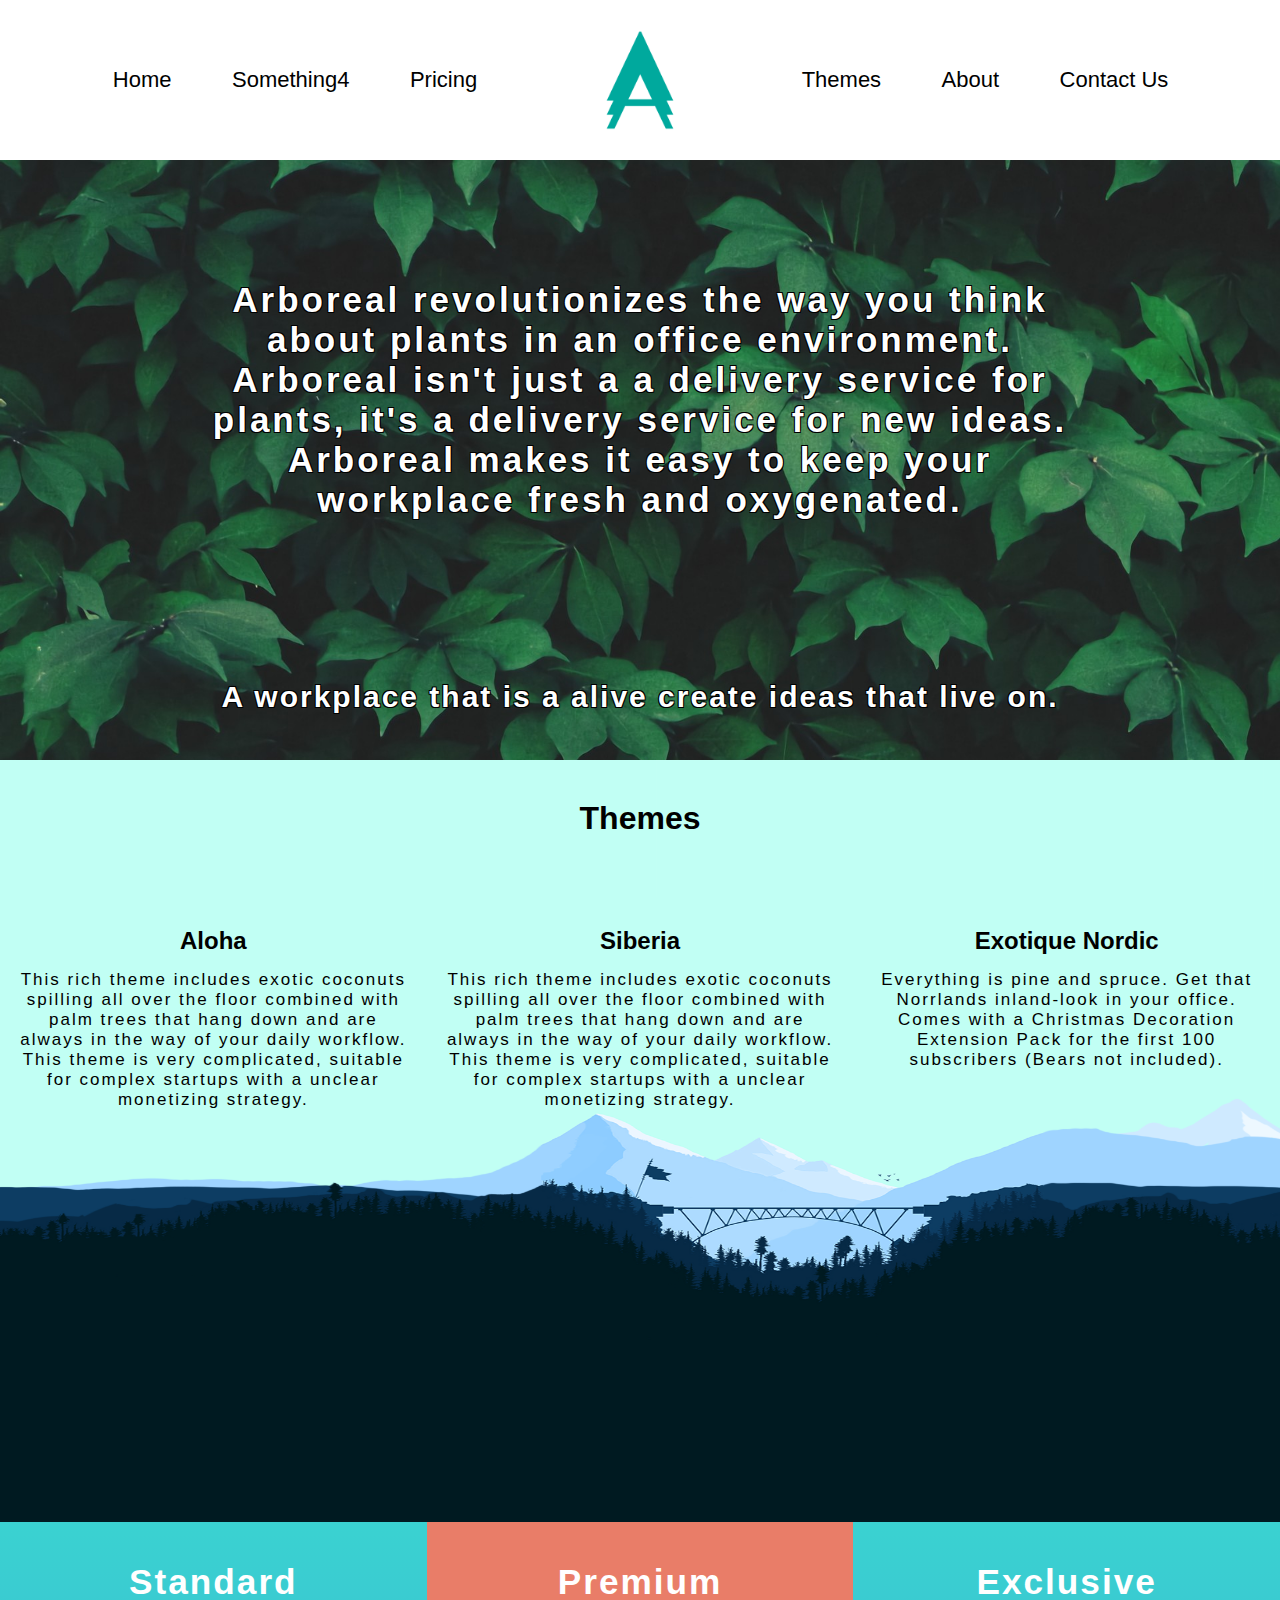
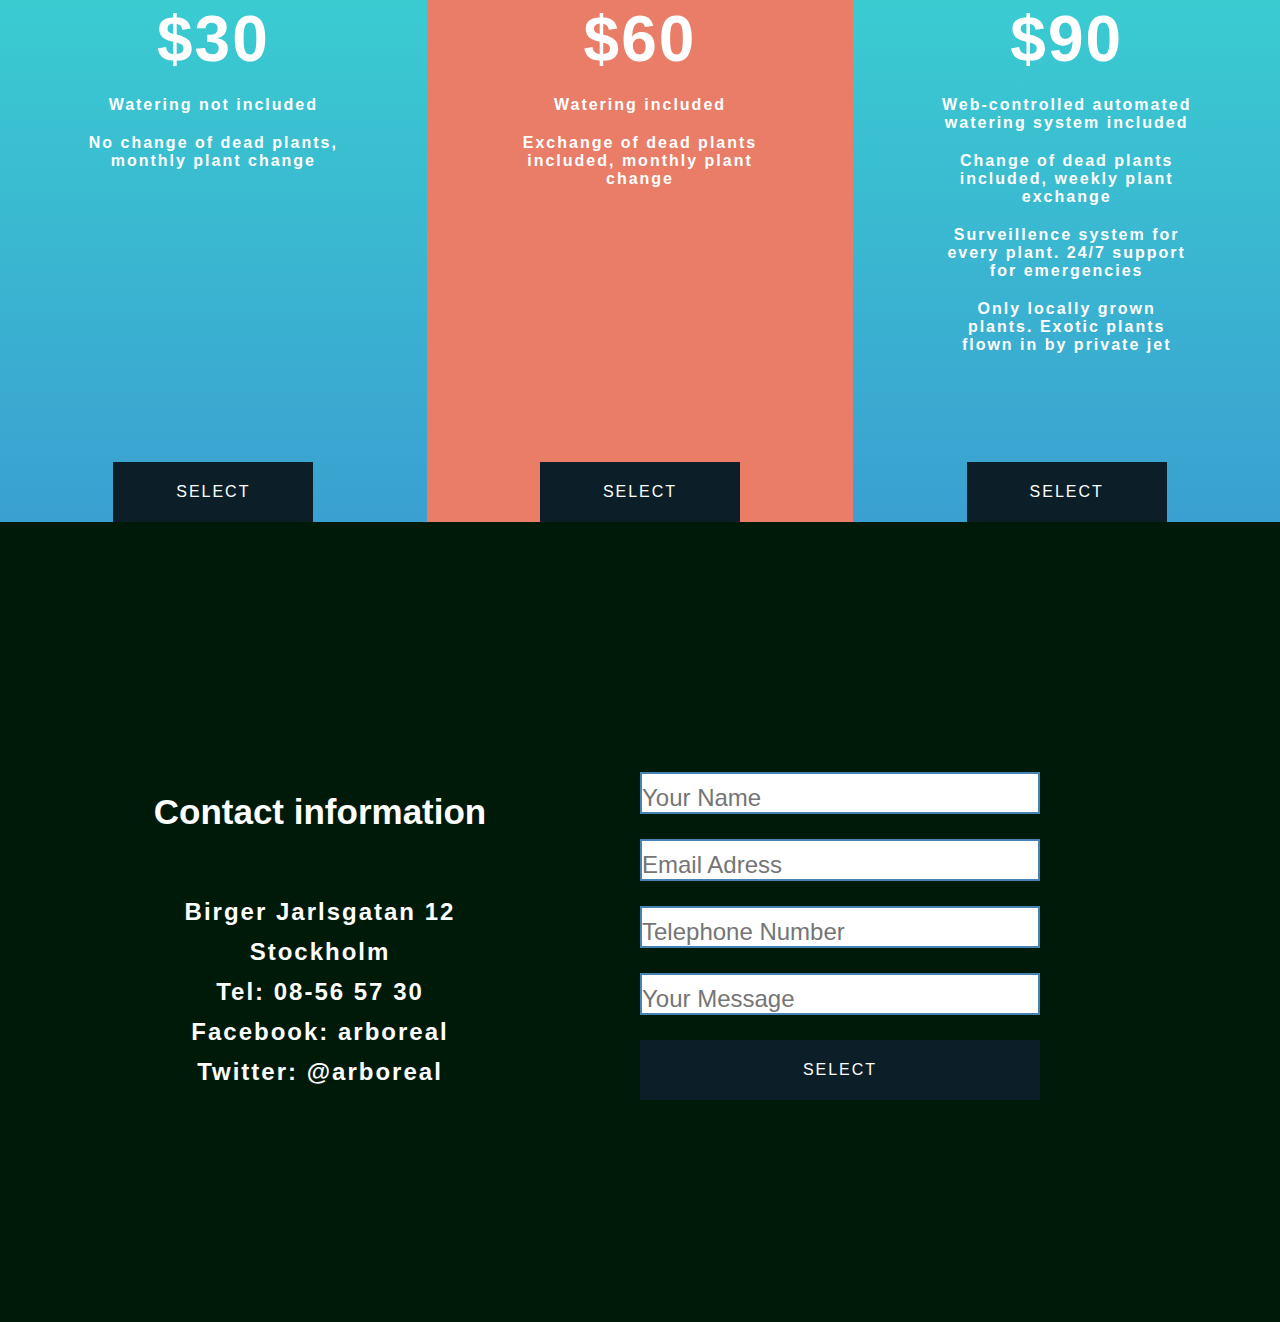
==== index.html @ b5bd4e1d "Add files via upload" ====
<!DOCTYPE html>
<html lang="en">
<head>
	<meta charset="UTF-8">
	<title>Elvis Projekt</title>
	<link rel="stylesheet" type="text/css" href="style.css">
</head>
<body>


<header>
	<div class="left-menu">
		<ul>
			<li><a href="index.html">Home</a></li>
			<li><a href="#">Something4</a></li>
			<li><a href="#price-wrap">Pricing</a></li>
		</ul>
	</div>
	<img class="header-logo" src="bilder/color.png" alt="bilder/logo.png">	
	<div class="right-menu">
		<ul>
			<li><a href="#theme-wrapper">Themes</a></li>
			<li><a href="#contact-wrap">About</a></li>
			<li><a href="#contact-wrap">Contact Us</a></li>
		</ul>
	</div>
</header>

<div class="body-img-wrapper">
	<div class="body-img">
		<div class="text-wrapper">
			<h1>Arboreal revolutionizes the way you think about plants in an office environment. Arboreal isn't just a a delivery service for plants, it's a delivery service for new ideas. Arboreal makes it easy to keep your workplace fresh and oxygenated.</h1>
			<p>A workplace that is a alive create ideas that live on.</p>
		</div>
	</div>	
</div>
<div class="theme-h1" id="theme-wrapper">
	<h1>Themes</h1>
</div>
<div class="themes-wrapper">
		<div class="left-theme">
			<h2>Aloha</h2>
			<p>This rich theme includes exotic coconuts spilling all over the floor combined with palm trees that hang down and are always in the way of your daily workflow. This theme is very complicated, suitable for complex startups with a unclear monetizing strategy.</p>
		</div>

		<div class="middle-theme">
			<h2>Siberia</h2>
			<p>This rich theme includes exotic coconuts spilling all over the floor combined with palm trees that hang down and are always in the way of your daily workflow. This theme is very complicated, suitable for complex startups with a unclear monetizing strategy.</p>
		</div>

		<div class="right-theme">
			<h2>Exotique Nordic</h2>
			<p>Everything is pine and spruce. Get that Norrlands inland-look in your office. Comes with a Christmas Decoration Extension Pack for the first 100 subscribers (Bears not included).</p>
		</div>
</div>

<div class="pricing-wrapper" id="price-wrap">
		<div class="left-box-pricing">
			<h1>Standard</h1>
			<h2>$30</h2>
				<h3>Watering not included</h3>
				<h3> No change of dead plants, monthly plant change</h3>
				<button class="button">Select</button>
		</div>

		<div class="middle-box-pricing">
			<h1>Premium</h1>
			<h2>$60</h2>
			<h3>Watering included</h3>
			<h3>Exchange of dead plants included, monthly plant change</h3>
			<button class="button">Select</button>
		</div>

		<div class="right-box-pricing">
			<h1>Exclusive</h1>
			<h2>$90</h2>
			<h3>Web-controlled automated watering system included
			</h3>
			<h3>Change of dead plants included, weekly plant exchange
			</h3>
			<h3>Surveillence system for every plant. 24/7 support for emergencies
			</h3>
			<h3>Only locally grown plants. Exotic plants flown in by private jet
			</h3>
			<button class="button">Select</button>
		</div>

</div>

<div class="contact-wrapper" id="contact-wrap">
	<div class="left-info">
			<div class="text-wrapper">
			<h1>Contact information</h1>
			<h2>Birger Jarlsgatan 12</h2>
			<h2>Stockholm</h2>
			<h2>Tel: 08-56 57 30</h2>
			<h2>Facebook: arboreal</h2>
			<h2>Twitter: @arboreal</h2>
		</div>
	</div>

	<div class="right-info">
		<form>
			<input type="text" placeholder="Your Name">
			<input type="text" placeholder="Email Adress">
			<input type="text" placeholder="Telephone Number">
			<input type="text" placeholder="Your Message">

			<button class="button">Select</button>
		</form>
	</div>
</div>






<script src="app.js"></script>
</body>
</html>
---- style.css ----
* {
	margin: 0px;
	padding: 0px;
	box-sizing: border-box;
}


body {
	font-family: "Helvetica Neue","Helvetica","Arial";
}


/* This is the header */
header{
	background-color: white;
	background-size: cover;
	width: 100%;
	height: 160px;

	display: flex;
	justify-content: space-between;
	align-items: center;
	flex: 1;

	-webkit-box-shadow: 0 3px 5px rgba(57, 63, 72, 0.3);
  -moz-box-shadow: 0 3px 5px rgba(57, 63, 72, 0.3);
  box-shadow: 0 3px 5px rgba(57, 63, 72, 0.3);
}



/* This is the logo on my header */
.header-logo {
	max-width: 8%;
    height: 100px;
}


/* Here is my Left and Right menu */
.left-menu {
	flex: 1;
	display: flex;
	justify-content: space-around;
	align-items: center;
}

.left-menu li {
	display: inline;
	padding: 0 20px;

}

.left-menu a {
	text-decoration: none;
	color: black;
	padding: 8px;
	font-size: 22px;
}

.left-menu a:hover {
	color: #59d5d8;
}

.right-menu{
	flex: 1;
	display: flex;
	justify-content: space-around;
	align-items: center;
}

.right-menu li {
	display: inline;
	padding: 0 20px;
}

.right-menu a {
	text-decoration: none;
	color: black;
	padding: 8px;
	font-size: 22px;
}

.right-menu a:hover {
	color: #59d5d8;
}


/*This is the big img on the body*/
.body-img-wrapper {

}

.body-img {
	background: url(bilder/body-background.jpg);
	background-size: cover;
	min-height: 600px;
}

.text-wrapper {
	margin: 0 auto;
	padding-top: 120px;
	max-width: 900px;
}

.body-img-wrapper h1 {
	font-weight: bold;
	line-height: normal;
	text-align: center;
	font-size: 34px;
	letter-spacing: 3px;
	color: white;
	text-shadow:
		-1px -1px 0 #000,
		1px -1px 0 #000,
		-1px 1px 0 #000,
		1px 1px 0 #000;
}

.body-img-wrapper p {
	padding-top: 100px;
	font-weight: bold;
	line-height: normal;
	text-align: center;
	font-size: 30px;
	letter-spacing: 2px;
	color: white;
	word-wrap: break-word;
	text-shadow:
		-1px -1px 0 #000,
		1px -1px 0 #000,
		-1px 1px 0 #000,
		1px 1px 0 #000;
}

/*This is the theme section*/

.themes-wrapper {
	display: flex;
	padding-top: 30px;
	padding-bottom: 120px;
	flex-wrap: wrap;
	background:url(bilder/ok1.png);
	background-size: 99rem 40rem;
	height: 625px;
	background-repeat: no-repeat;
}

.theme-h1 h1 {
	text-align: center;
	padding-top: 40px;
	padding-bottom: 60px;
	background:url(bilder/ok1.png);
}


.themes-wrapper p {
	text-align: center;
	margin: 15px;
	font-size: 17px;
	letter-spacing: 2px;
}

.left-theme, .middle-theme, .right-theme {
	flex: 1;
	display: flex;
	align-items: center;
	width: 30%;
	flex-direction: column;
	min-width: 200px;
}


/*This is the Pricing section*/
.pricing-wrapper {
	flex-wrap: wrap;
	display: flex;
	flex-direction: row;

	background-color: #001a09;
	padding-bottom: 150px;
	min-width: 200px;
}


/*The 3 boxes of pricing*/
.left-box-pricing, .right-box-pricing {
	flex: 1;
	display: flex;
	flex-direction: column;
	align-items: center;
	flex-wrap: wrap;

	width: 33.3333333333%;
	height: 600px;
	min-width: 200px;
	background: linear-gradient(to top, #3aa0d1, #3ad2d1);
	color: white;
	padding-top: 40px;
	font-size: 1.1rem;
	letter-spacing: 2px;
	font-family: sans-serif;
}

.middle-box-pricing {
	flex: 1;
	display: flex;
	flex-direction: column;
	align-items: center;
	flex-wrap: wrap;

	width: 33.3333333333%;
	height: 600px;
	min-width: 200px;
	background-color: #e97d68;
	color: white;
	padding-top: 40px;
	font-size: 1.1rem;
    letter-spacing: 2px;
}

.left-box-pricing h3, .middle-box-pricing h3, .right-box-pricing h3 {
	max-width: 250px;
	padding-top: 20px;
	text-align: center;
	font-size: 1.0rem;
}


.left-box-pricing h2, .middle-box-pricing h2, .right-box-pricing h2 {
	font-size: 4.0rem;
}


/*Button for the price-box*/
.left-box-pricing .button {
	margin-top: auto;
	width: 200px;
	height: 60px;
	color: #FFFFFF;
	background-color: #0c1f28;
	font-size: 1.0rem;
	letter-spacing: 2px;
	text-transform: uppercase;
	border: none;
	cursor: pointer;
}

.middle-box-pricing .button {
	margin-top: auto;
	width: 200px;
	height: 60px;
	color: #FFFFFF;
	background-color: #0c1f28;
	font-size: 1.0rem;
	letter-spacing: 2px;
	text-transform: uppercase;
	border: none;
	cursor: pointer;
}

.right-box-pricing .button {
	margin-top: auto;

	width: 200px;
	height: 60px;
	color: #FFFFFF;
	background-color: #0c1f28;
	font-size: 1.0rem;
	letter-spacing: 2px;
	text-transform: uppercase;
	border: none;
	cursor: pointer;
}

/*This is the contact section*/
.contact-wrapper {
	display: flex;
	flex-wrap: wrap;

	min-width: 200px;
}

.left-info {
	flex-direction: column;
	display: flex;

	width: 50%;
	height: 650px;
	min-width: 200px;
	background-color: #001a09;
}

.right-info {
	width: 50%;
	height: 650px;
	min-width: 200px;
	background-color: #001a09;
}

.text-wrapper {
	display: flex;
	justify-content: flex-end;
	flex-direction: column;
	text-align: center;
}

.text-wrapper h1 {
	padding-bottom:60px;
	color: white;
	font-size: 35px;
}


.text-wrapper h2 {
	color: white;
	letter-spacing: 2px;
	font-family: sans-serif;
	line-height: 40px;
	font-family: sans-serif;
}

form {
	padding-top: 100px;
	width: 400px;
	color: steelblue;
}

input {
	padding-top: 10px;
	font-size: 24px;
}

input[type="text"] {
	display: block;
	margin-bottom: 25px;
	width: 100%;
	border:2px solid steelblue;
}

.button {
	width: 400px;
	height: 60px;
	color: #FFFFFF;
	background-color: #0c1f28;
	font-size: 1.0rem;
	letter-spacing: 2px;
	text-transform: uppercase;
	border: none;
	cursor: pointer;
}
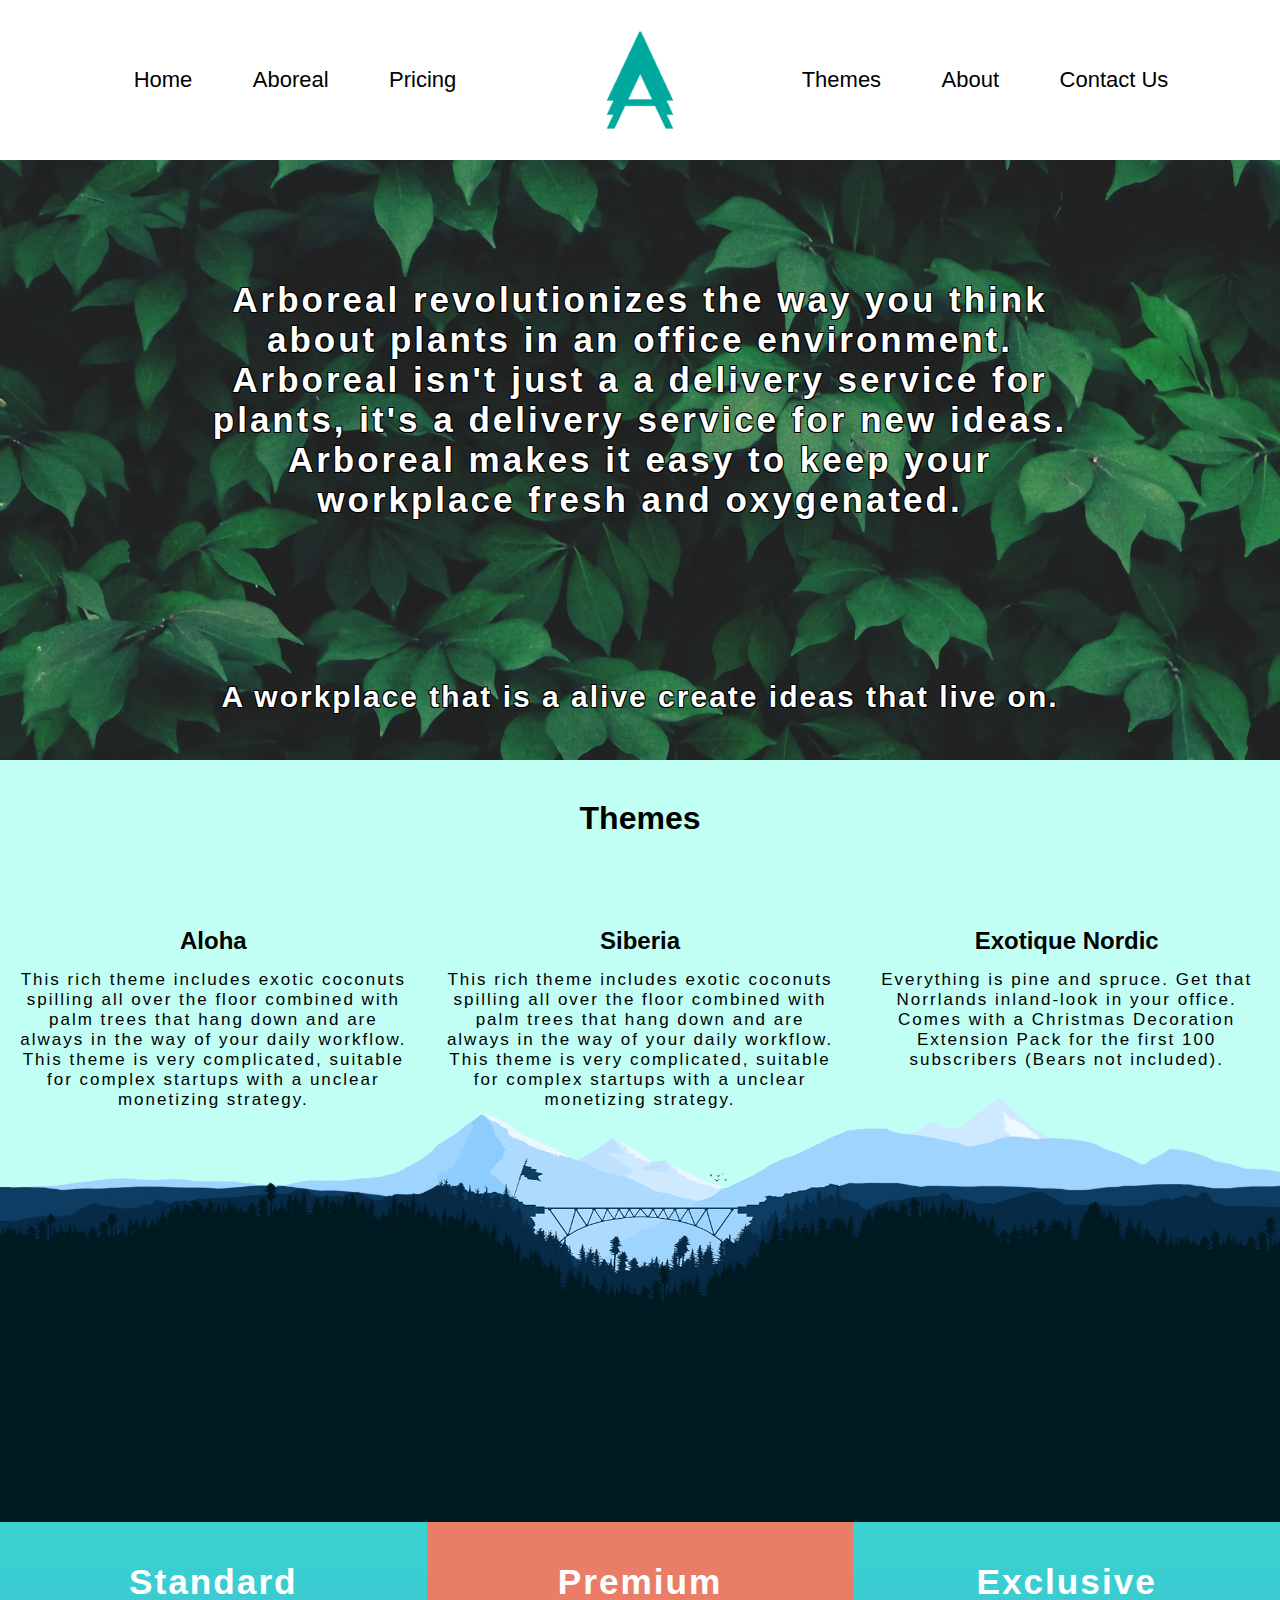
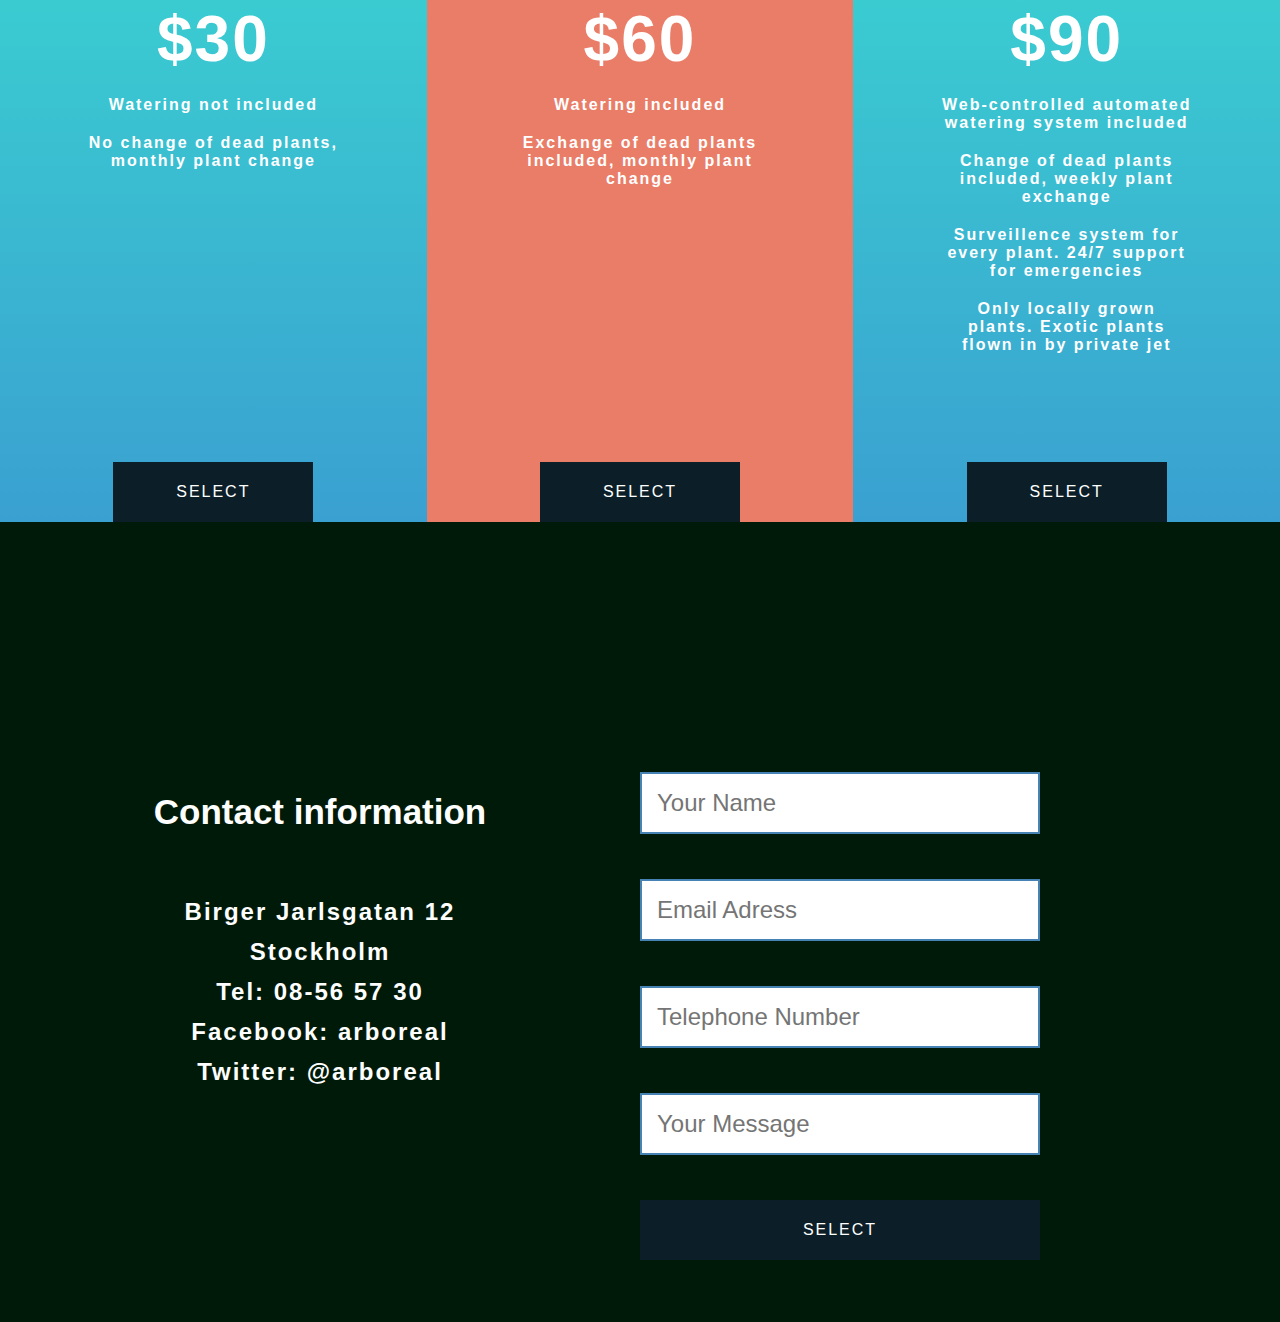
==== commit a357f6e2: "new code" ====
--- a/index.html
+++ b/index.html
@@ -7,12 +7,12 @@
 </head>
 <body>
 
-
+<!-- This is the header section -->
 <header>
 	<div class="left-menu">
 		<ul>
 			<li><a href="index.html">Home</a></li>
-			<li><a href="#">Something4</a></li>
+			<li><a href="#">Aboreal</a></li>
 			<li><a href="#price-wrap">Pricing</a></li>
 		</ul>
 	</div>
@@ -26,70 +26,76 @@
 	</div>
 </header>
 
+<!-- This is the big img under the header menu -->
 <div class="body-img-wrapper">
 	<div class="body-img">
 		<div class="text-wrapper">
-			<h1>Arboreal revolutionizes the way you think about plants in an office environment. Arboreal isn't just a a delivery service for plants, it's a delivery service for new ideas. Arboreal makes it easy to keep your workplace fresh and oxygenated.</h1>
+			<h1>Arboreal revolutionizes the way you think about plants in an office environment. Arboreal isn't just a a delivery service for plants, it's a delivery service for new ideas. Arboreal makes it easy to keep your workplace fresh and oxygenated.
+			</h1>
 			<p>A workplace that is a alive create ideas that live on.</p>
 		</div>
 	</div>	
 </div>
+
+<!-- This is the Theme section -->
 <div class="theme-h1" id="theme-wrapper">
 	<h1>Themes</h1>
 </div>
+
 <div class="themes-wrapper">
-		<div class="left-theme">
-			<h2>Aloha</h2>
-			<p>This rich theme includes exotic coconuts spilling all over the floor combined with palm trees that hang down and are always in the way of your daily workflow. This theme is very complicated, suitable for complex startups with a unclear monetizing strategy.</p>
-		</div>
+	<div class="left-theme">
+		<h2>Aloha</h2>
+		<p>This rich theme includes exotic coconuts spilling all over the floor combined with palm trees that hang down and are always in the way of your daily workflow. This theme is very complicated, suitable for complex startups with a unclear monetizing strategy.</p>
+	</div>
 
-		<div class="middle-theme">
-			<h2>Siberia</h2>
-			<p>This rich theme includes exotic coconuts spilling all over the floor combined with palm trees that hang down and are always in the way of your daily workflow. This theme is very complicated, suitable for complex startups with a unclear monetizing strategy.</p>
-		</div>
+	<div class="middle-theme">
+		<h2>Siberia</h2>
+		<p>This rich theme includes exotic coconuts spilling all over the floor combined with palm trees that hang down and are always in the way of your daily workflow. This theme is very complicated, suitable for complex startups with a unclear monetizing strategy.</p>
+	</div>
 
-		<div class="right-theme">
-			<h2>Exotique Nordic</h2>
-			<p>Everything is pine and spruce. Get that Norrlands inland-look in your office. Comes with a Christmas Decoration Extension Pack for the first 100 subscribers (Bears not included).</p>
-		</div>
+	<div class="right-theme">
+		<h2>Exotique Nordic</h2>
+		<p>Everything is pine and spruce. Get that Norrlands inland-look in your office. Comes with a Christmas Decoration Extension Pack for the first 100 subscribers (Bears not included).</p>
+	</div>
 </div>
 
+<!-- This is the Pricing section -->
 <div class="pricing-wrapper" id="price-wrap">
-		<div class="left-box-pricing">
-			<h1>Standard</h1>
-			<h2>$30</h2>
-				<h3>Watering not included</h3>
-				<h3> No change of dead plants, monthly plant change</h3>
-				<button class="button">Select</button>
-		</div>
+	<div class="left-box-pricing">
+		<h1>Standard</h1>
+		<h2>$30</h2>
+		<h3>Watering not included</h3>
+		<h3> No change of dead plants, monthly plant change</h3>
+		<button class="button">Select</button>
+	</div>
 
-		<div class="middle-box-pricing">
-			<h1>Premium</h1>
-			<h2>$60</h2>
-			<h3>Watering included</h3>
-			<h3>Exchange of dead plants included, monthly plant change</h3>
-			<button class="button">Select</button>
-		</div>
+	<div class="middle-box-pricing">
+		<h1>Premium</h1>
+		<h2>$60</h2>
+		<h3>Watering included</h3>
+		<h3>Exchange of dead plants included, monthly plant change</h3>
+		<button class="button">Select</button>
+	</div>
 
-		<div class="right-box-pricing">
-			<h1>Exclusive</h1>
-			<h2>$90</h2>
-			<h3>Web-controlled automated watering system included
-			</h3>
-			<h3>Change of dead plants included, weekly plant exchange
-			</h3>
-			<h3>Surveillence system for every plant. 24/7 support for emergencies
-			</h3>
-			<h3>Only locally grown plants. Exotic plants flown in by private jet
-			</h3>
-			<button class="button">Select</button>
-		</div>
-
+	<div class="right-box-pricing">
+		<h1>Exclusive</h1>
+		<h2>$90</h2>
+		<h3>Web-controlled automated watering system included
+		</h3>
+		<h3>Change of dead plants included, weekly plant exchange
+		</h3>
+		<h3>Surveillence system for every plant. 24/7 support for emergencies
+		</h3>
+		<h3>Only locally grown plants. Exotic plants flown in by private jet
+		</h3>
+		<button class="button">Select</button>
+	</div>
 </div>
 
+<!-- This is the contact section -->
 <div class="contact-wrapper" id="contact-wrap">
 	<div class="left-info">
-			<div class="text-wrapper">
+		<div class="text-wrapper">
 			<h1>Contact information</h1>
 			<h2>Birger Jarlsgatan 12</h2>
 			<h2>Stockholm</h2>
@@ -98,6 +104,7 @@
 			<h2>Twitter: @arboreal</h2>
 		</div>
 	</div>
+
 
 	<div class="right-info">
 		<form>
--- a/style.css
+++ b/style.css
@@ -16,7 +16,7 @@
 	background-size: cover;
 	width: 100%;
 	height: 160px;
-
+	
 	display: flex;
 	justify-content: space-between;
 	align-items: center;
@@ -114,6 +114,7 @@
 		1px -1px 0 #000,
 		-1px 1px 0 #000,
 		1px 1px 0 #000;
+
 }
 
 .body-img-wrapper p {
@@ -140,7 +141,7 @@
 	padding-bottom: 120px;
 	flex-wrap: wrap;
 	background:url(bilder/ok1.png);
-	background-size: 99rem 40rem;
+	background-size: 100% 40rem;
 	height: 625px;
 	background-repeat: no-repeat;
 }
@@ -272,6 +273,10 @@
 	cursor: pointer;
 }
 
+.button:hover {
+	background-color: #0c4f99; 
+}
+
 /*This is the contact section*/
 .contact-wrapper {
 	display: flex;
@@ -326,13 +331,13 @@
 }
 
 input {
-	padding-top: 10px;
+	padding: 15px;
 	font-size: 24px;
 }
 
 input[type="text"] {
 	display: block;
-	margin-bottom: 25px;
+	margin-bottom: 45px;
 	width: 100%;
 	border:2px solid steelblue;
 }
@@ -347,4 +352,85 @@
 	text-transform: uppercase;
 	border: none;
 	cursor: pointer;
+}
+
+
+
+/*----------------------------------------*/
+@media (max-width: 920px) {
+	.left-menu a {
+		padding: 8px;
+		font-size: 18px;
+}
+
+	.right-menu a {
+		padding: 8px;
+		font-size: 18px;
+	}
+
+	.body-img-wrapper h1 {
+		font-size: 30px;
+		margin: 0 30px;
+	}
+
+	.body-img-wrapper p {
+		font-size: 28px;
+		padding-top: 20px;
+		margin: 0 30px;
+	}
+
+	.body-img {
+		min-height: 500px;
+	}
+
+	.text-wrapper {
+		padding-top: 90px;
+	}
+}
+
+/*------------------------------------------*/
+@media (max-width: 790px) {
+
+	header {
+		position: fixed;
+	}
+
+	.header-logo {
+		max-width: 5%;
+    	height: 60px;
+	}
+
+	.body-img-wrapper {
+		padding-top: 160px;
+	}
+
+	.left-menu a {
+		padding: 8px;
+		font-size: 15px;
+	}
+
+	.right-menu a {
+		padding: 8px;
+		font-size: 15px;
+	}
+
+	.body-img-wrapper h1 {
+		font-size: 23px;
+		margin: 0 50px;
+	}	
+
+	.body-img-wrapper p {
+		padding-top: 10px;
+		font-size: 22px;
+		margin: 0 50px;
+		margin-bottom: 50px;
+	}
+
+	.body-img {
+		min-height: 400px;
+	}
+
+	.text-wrapper {
+		padding-top: 50px;
+	}
 }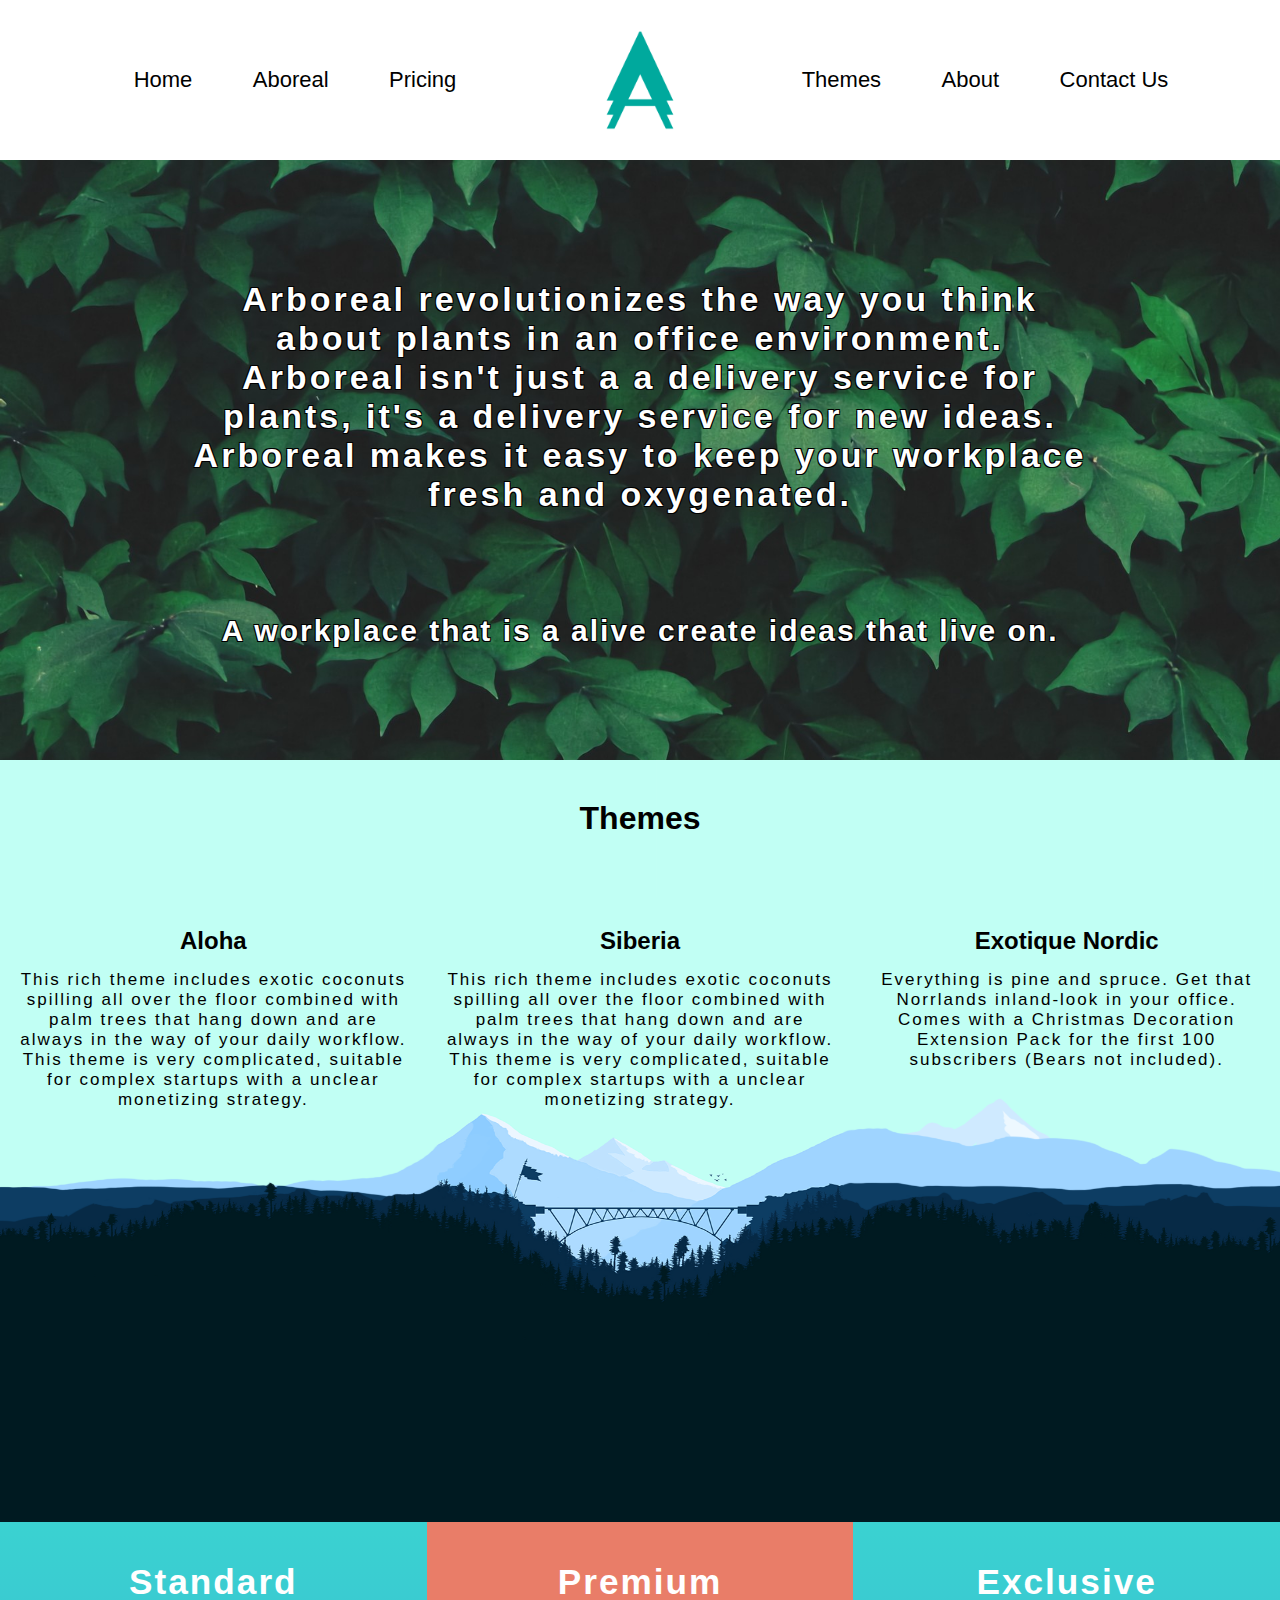
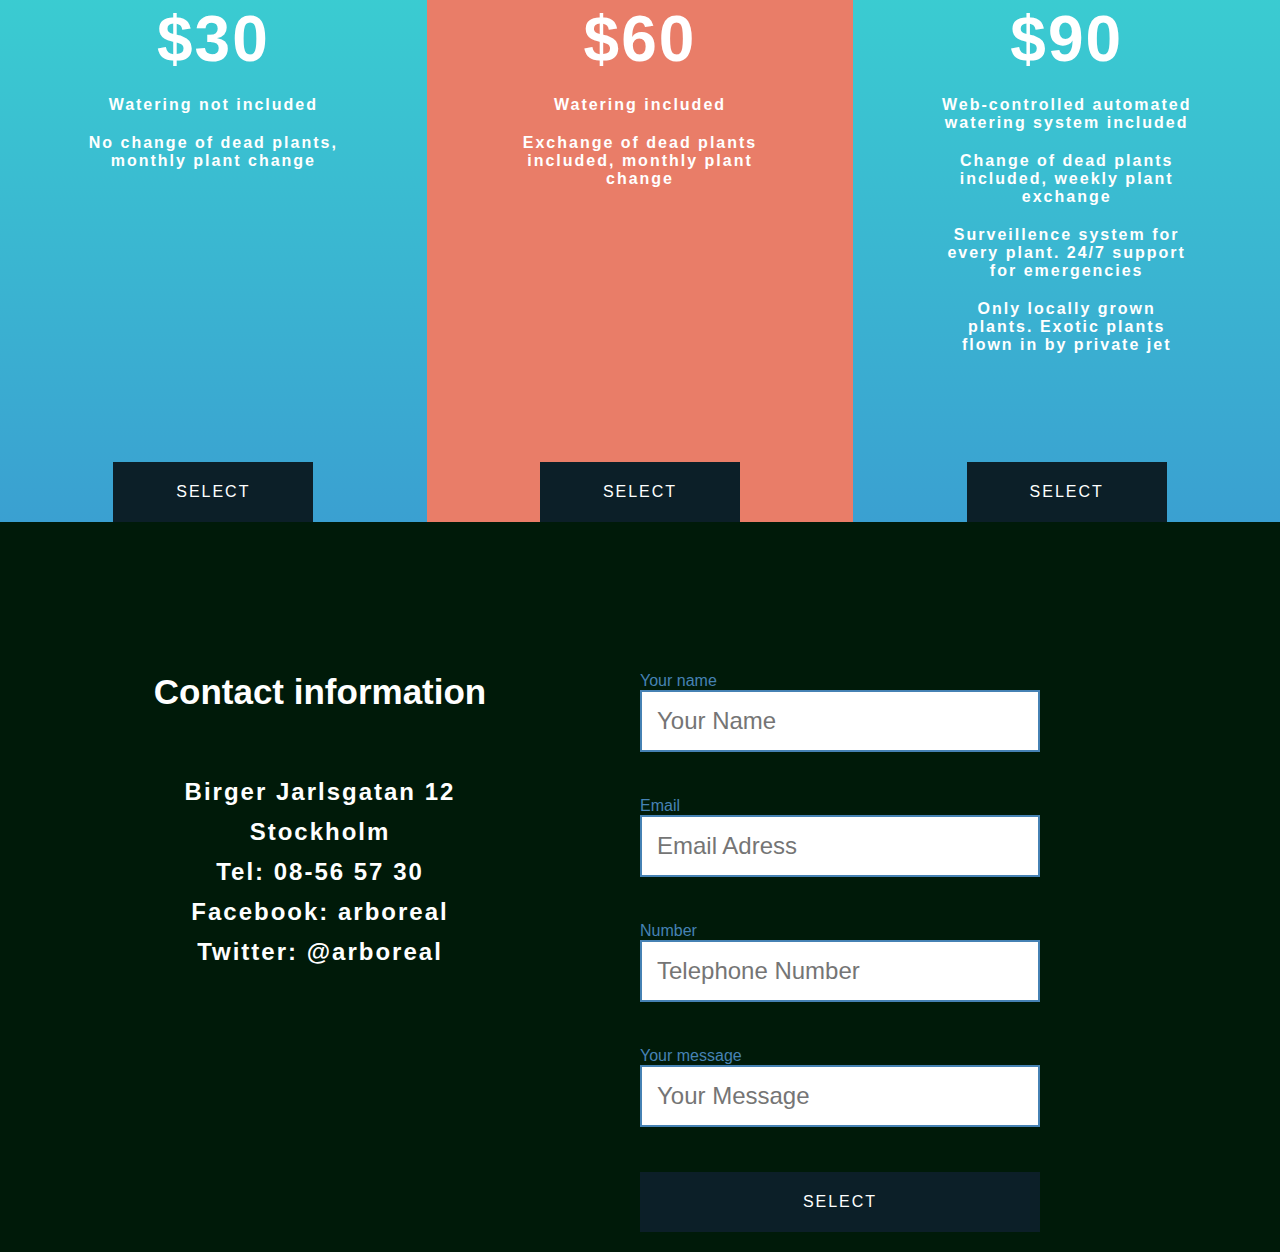
==== commit 9541d9e9: "new2018" ====
--- a/index.html
+++ b/index.html
@@ -7,42 +7,41 @@
 </head>
 <body>
 
-<!-- This is the header section -->
 <header>
-	<div class="left-menu">
+	<nav class="left-menu">
 		<ul>
 			<li><a href="index.html">Home</a></li>
 			<li><a href="#">Aboreal</a></li>
 			<li><a href="#price-wrap">Pricing</a></li>
 		</ul>
-	</div>
+	</nav>
 	<img class="header-logo" src="bilder/color.png" alt="bilder/logo.png">	
-	<div class="right-menu">
+	<nav class="right-menu">
 		<ul>
 			<li><a href="#theme-wrapper">Themes</a></li>
 			<li><a href="#contact-wrap">About</a></li>
 			<li><a href="#contact-wrap">Contact Us</a></li>
 		</ul>
-	</div>
+	</nav>
 </header>
 
 <!-- This is the big img under the header menu -->
-<div class="body-img-wrapper">
+<section class="body-img-wrapper">
 	<div class="body-img">
-		<div class="text-wrapper">
+		<article class="text-wrapper-img">
 			<h1>Arboreal revolutionizes the way you think about plants in an office environment. Arboreal isn't just a a delivery service for plants, it's a delivery service for new ideas. Arboreal makes it easy to keep your workplace fresh and oxygenated.
 			</h1>
 			<p>A workplace that is a alive create ideas that live on.</p>
-		</div>
+		</article>
 	</div>	
-</div>
+</section>
 
 <!-- This is the Theme section -->
 <div class="theme-h1" id="theme-wrapper">
 	<h1>Themes</h1>
 </div>
 
-<div class="themes-wrapper">
+<section class="themes-wrapper">
 	<div class="left-theme">
 		<h2>Aloha</h2>
 		<p>This rich theme includes exotic coconuts spilling all over the floor combined with palm trees that hang down and are always in the way of your daily workflow. This theme is very complicated, suitable for complex startups with a unclear monetizing strategy.</p>
@@ -57,10 +56,10 @@
 		<h2>Exotique Nordic</h2>
 		<p>Everything is pine and spruce. Get that Norrlands inland-look in your office. Comes with a Christmas Decoration Extension Pack for the first 100 subscribers (Bears not included).</p>
 	</div>
-</div>
+</section>
 
 <!-- This is the Pricing section -->
-<div class="pricing-wrapper" id="price-wrap">
+<section class="pricing-wrapper" id="price-wrap">
 	<div class="left-box-pricing">
 		<h1>Standard</h1>
 		<h2>$30</h2>
@@ -90,12 +89,12 @@
 		</h3>
 		<button class="button">Select</button>
 	</div>
-</div>
+</section>
 
 <!-- This is the contact section -->
-<div class="contact-wrapper" id="contact-wrap">
+<section class="contact-wrapper" id="contact-wrap">
 	<div class="left-info">
-		<div class="text-wrapper">
+		<div class="text-wrapper-contact">
 			<h1>Contact information</h1>
 			<h2>Birger Jarlsgatan 12</h2>
 			<h2>Stockholm</h2>
@@ -108,15 +107,19 @@
 
 	<div class="right-info">
 		<form>
+			<label>Your name</label>
 			<input type="text" placeholder="Your Name">
+			<label>Email</label>
 			<input type="text" placeholder="Email Adress">
+			<label>Number</label>
 			<input type="text" placeholder="Telephone Number">
+			<label>Your message</label>
 			<input type="text" placeholder="Your Message">
 
 			<button class="button">Select</button>
 		</form>
 	</div>
-</div>
+</section>
 
 
 
--- a/style.css
+++ b/style.css
@@ -96,7 +96,7 @@
 	min-height: 600px;
 }
 
-.text-wrapper {
+.text-wrapper-img {
 	margin: 0 auto;
 	padding-top: 120px;
 	max-width: 900px;
@@ -114,7 +114,6 @@
 		1px -1px 0 #000,
 		-1px 1px 0 #000,
 		1px 1px 0 #000;
-
 }
 
 .body-img-wrapper p {
@@ -142,6 +141,7 @@
 	flex-wrap: wrap;
 	background:url(bilder/ok1.png);
 	background-size: 100% 40rem;
+	width: 100%;
 	height: 625px;
 	background-repeat: no-repeat;
 }
@@ -163,11 +163,15 @@
 
 .left-theme, .middle-theme, .right-theme {
 	flex: 1;
-	display: flex;
 	align-items: center;
-	width: 30%;
+	
 	flex-direction: column;
 	min-width: 200px;
+
+}
+
+.left-theme h2, .middle-theme h2, .right-theme h2 {
+	text-align: center;
 }
 
 
@@ -193,7 +197,7 @@
 
 	width: 33.3333333333%;
 	height: 600px;
-	min-width: 200px;
+	min-width: 400px;
 	background: linear-gradient(to top, #3aa0d1, #3ad2d1);
 	color: white;
 	padding-top: 40px;
@@ -211,7 +215,7 @@
 
 	width: 33.3333333333%;
 	height: 600px;
-	min-width: 200px;
+	min-width: 400px;
 	background-color: #e97d68;
 	color: white;
 	padding-top: 40px;
@@ -290,33 +294,32 @@
 	display: flex;
 
 	width: 50%;
-	height: 650px;
 	min-width: 200px;
 	background-color: #001a09;
 }
 
 .right-info {
 	width: 50%;
-	height: 650px;
 	min-width: 200px;
 	background-color: #001a09;
-}
-
-.text-wrapper {
+	padding-bottom: 20px;
+}
+
+.text-wrapper-contact {
 	display: flex;
 	justify-content: flex-end;
 	flex-direction: column;
 	text-align: center;
 }
 
-.text-wrapper h1 {
+.text-wrapper-contact h1 {
 	padding-bottom:60px;
 	color: white;
 	font-size: 35px;
 }
 
 
-.text-wrapper h2 {
+.text-wrapper-contact h2 {
 	color: white;
 	letter-spacing: 2px;
 	font-family: sans-serif;
@@ -325,7 +328,6 @@
 }
 
 form {
-	padding-top: 100px;
 	width: 400px;
 	color: steelblue;
 }
@@ -356,81 +358,175 @@
 
 
 
-/*----------------------------------------*/
-@media (max-width: 920px) {
+
+
+
+
+
+
+@media (max-width: 460px) {
+	header {
+		flex-wrap: wrap;
+	}
+
+	.header-logo {
+		display: none;
+	}
+
 	.left-menu a {
-		padding: 8px;
+		font-size: 19px;
+	}
+
+	.left-menu li {
+		display: flex;
+		
+	}
+
+	.right-menu li {
+		display: flex;
+		
+	}
+
+	.right-menu a {
+		font-size: 19px;
+	}
+
+	.right-menu, .left-menu {
+		flex: 1;
+		flex-wrap: wrap;
+		max-width: 200px;
+	}
+
+	.body-img-wrapper h1 {
+		font-size: 20px;
+		margin: 10px;
+	}	
+
+	.body-img-wrapper p {
+		padding-top: 60px;
 		font-size: 18px;
-}
-
-	.right-menu a {
-		padding: 8px;
-		font-size: 18px;
-	}
-
-	.body-img-wrapper h1 {
-		font-size: 30px;
-		margin: 0 30px;
-	}
-
-	.body-img-wrapper p {
-		font-size: 28px;
+		letter-spacing: 2px;
+		margin: 10px;
+	}
+
+	.text-wrapper-img {
 		padding-top: 20px;
-		margin: 0 30px;
+		margin: 0 auto;
 	}
 
 	.body-img {
-		min-height: 500px;
-	}
-
-	.text-wrapper {
-		padding-top: 90px;
-	}
-}
-
-/*------------------------------------------*/
-@media (max-width: 790px) {
-
-	header {
-		position: fixed;
-	}
-
-	.header-logo {
-		max-width: 5%;
-    	height: 60px;
-	}
-
-	.body-img-wrapper {
-		padding-top: 160px;
-	}
-
-	.left-menu a {
-		padding: 8px;
-		font-size: 15px;
-	}
-
-	.right-menu a {
-		padding: 8px;
-		font-size: 15px;
-	}
-
-	.body-img-wrapper h1 {
-		font-size: 23px;
-		margin: 0 50px;
-	}	
-
-	.body-img-wrapper p {
-		padding-top: 10px;
-		font-size: 22px;
-		margin: 0 50px;
-		margin-bottom: 50px;
-	}
-
-	.body-img {
-		min-height: 400px;
-	}
-
-	.text-wrapper {
-		padding-top: 50px;
-	}
-}+		height: 200px;
+	}
+
+	.themes-wrapper {
+		background-size: 100% 45rem;
+		height: 690px;
+	}
+
+	.left-box-pricing, .right-box-pricing {
+		flex: 1;
+		display: flex;
+		flex-direction: column;
+		align-items: center;
+		flex-wrap: wrap;
+
+		width: 33.3333333333%;
+		height: 530px;
+		min-width: 200px;
+		background: linear-gradient(to top, #3aa0d1, #3ad2d1);
+		color: white;
+		padding-top: 40px;
+		font-size: 1.1rem;
+		letter-spacing: 2px;
+		font-family: sans-serif;
+	}
+
+	.middle-box-pricing {
+		height: 530px;
+		min-width: 200px;
+		background-color: #e97d68;
+		color: white;
+		padding-top: 40px;
+		font-size: 1.1rem;
+	    letter-spacing: 2px;
+	}
+
+
+
+
+
+
+
+
+
+
+	.contact-wrapper {
+	display: flex;
+	flex-wrap: wrap;
+	background-color: #001a09;
+	width: 100%;
+}
+
+.left-info {
+	width: 100%;
+	height: 350px;
+	background-color: #001a09;
+	margin: 5px;
+	padding-bottom: 60px;
+}
+
+.right-info {
+	display: flex;
+	width: 100%;
+	background-color: #001a09;
+	justify-content: center;
+}
+
+.text-wrapper {
+	display: flex;
+	justify-content: flex-end;
+	flex-direction: column;
+	text-align: center;
+}
+
+
+
+
+.text-wrapper h2 {
+	letter-spacing: 2px;
+	font-family: sans-serif;
+	line-height: 40px;
+}
+
+form {
+	padding-top: 0px;
+	width: 300px;
+	color: steelblue;
+}
+
+input {
+	padding: 15px;
+	font-size: 30px;
+}
+
+input[type="text"] {
+	font-size: 18px;
+	display: block;
+	margin-bottom: 45px;
+	width: 100%;
+	border:2px solid steelblue;
+}
+
+.button {
+	width: 300px;
+	height: 60px;
+	color: #FFFFFF;
+	background-color: #0c1f28;
+	font-size: 1.0rem;
+	letter-spacing: 2px;
+	text-transform: uppercase;
+	border: none;
+	cursor: pointer;
+}
+}
+
